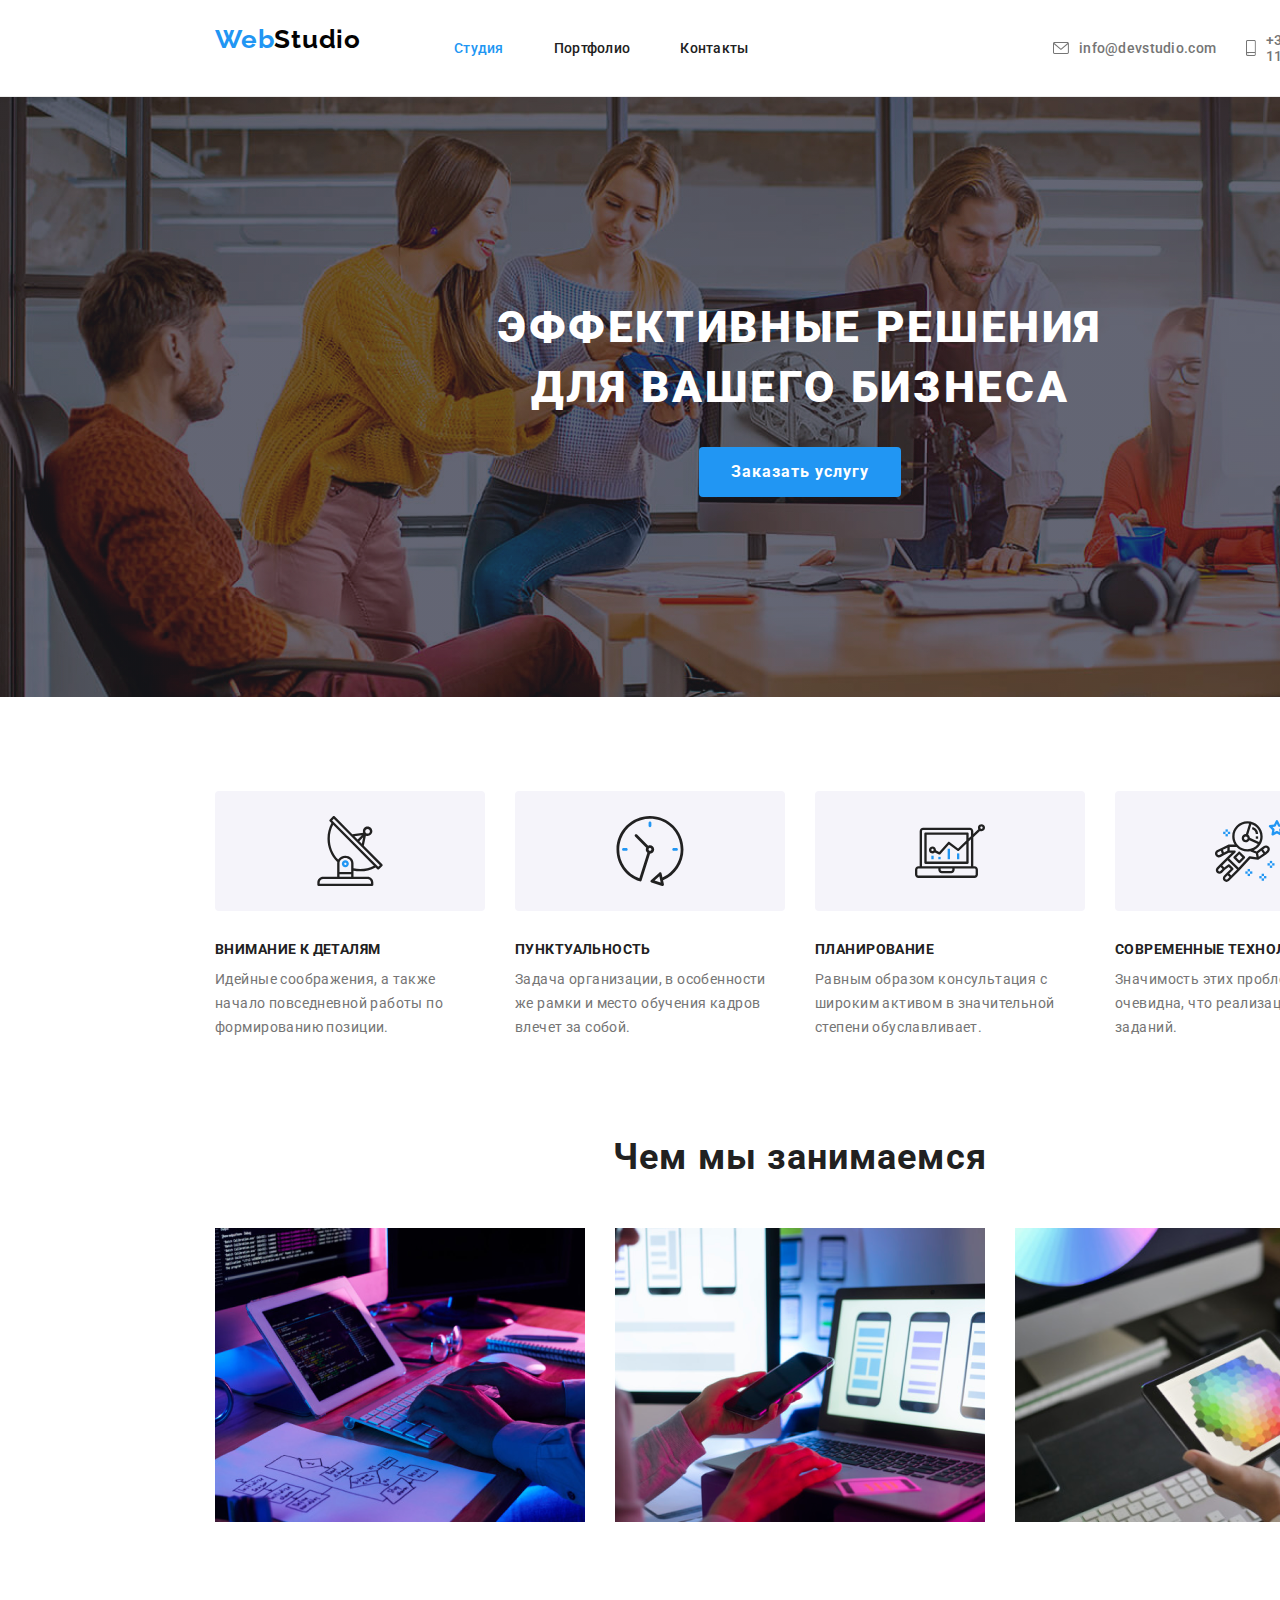
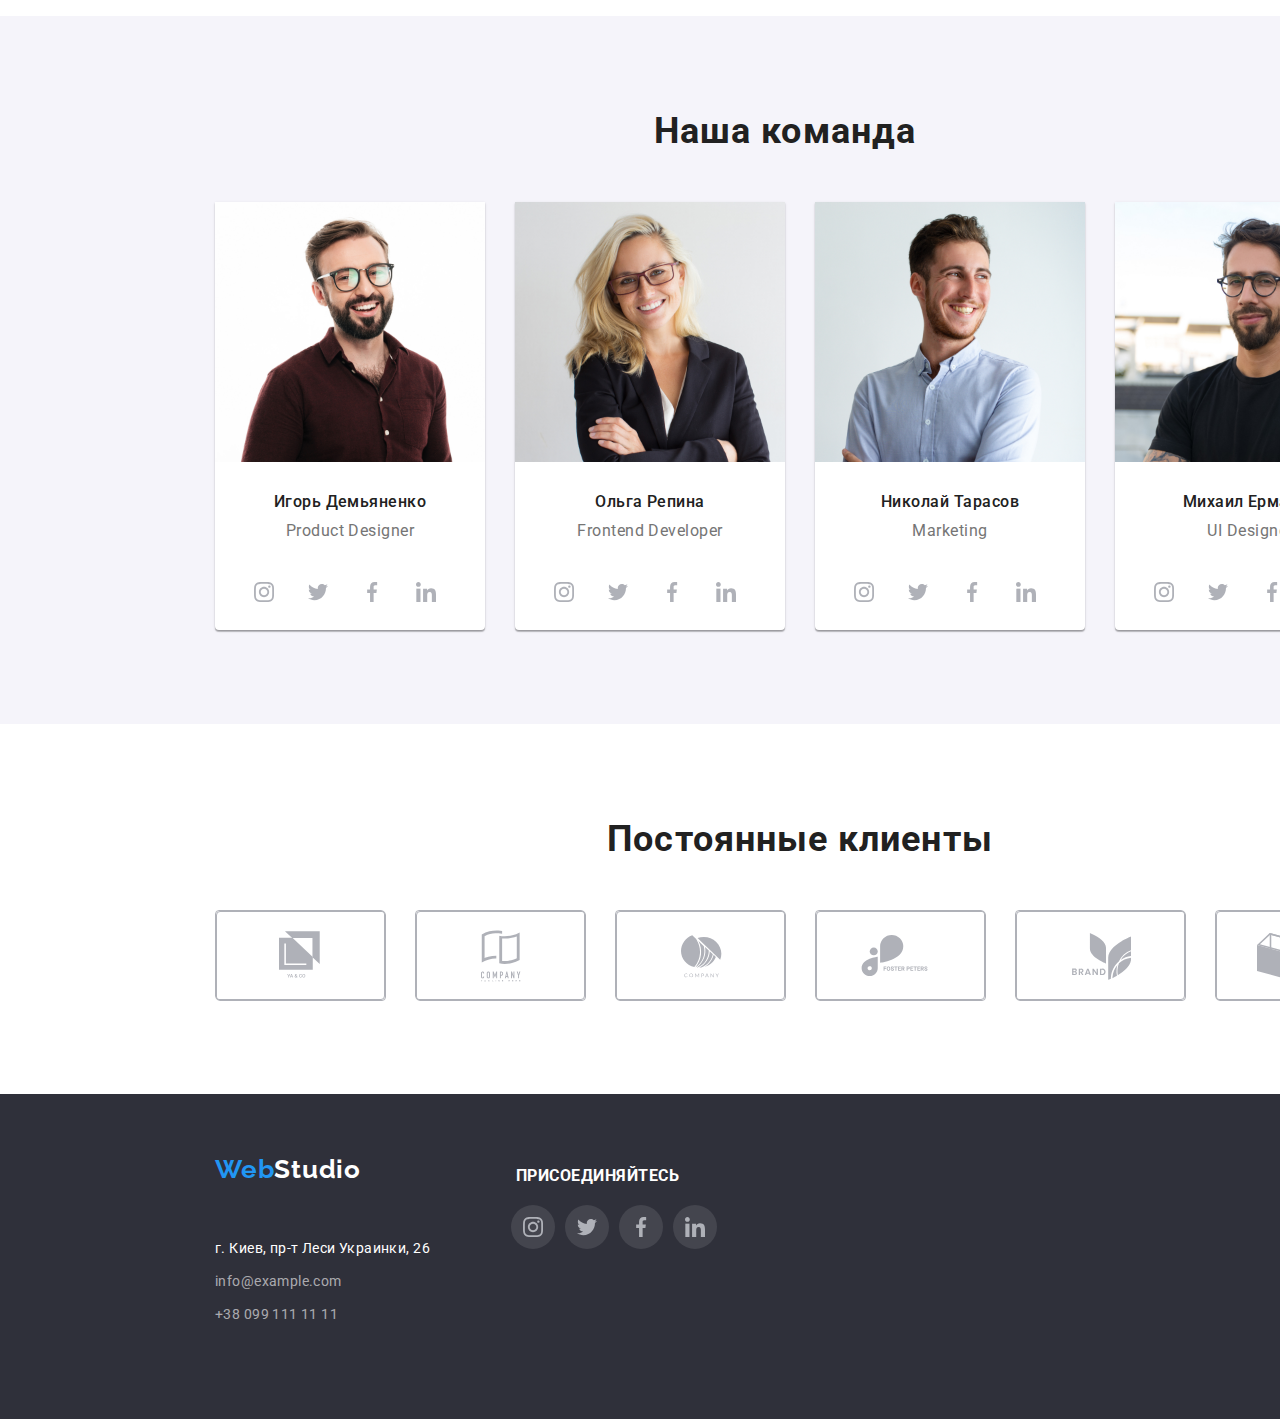
==== index.html @ 2f7cb126 "Работа с позиционированием, трансформациями, переходами, анимациями" ====
<!DOCTYPE html>
<html lang="ru">

<head>
	<meta charset="UTF-8" />
	<meta name="viewport" content="width=device-width, initial-scale=1.0" />
	<link rel="stylesheet" href="css/styles.css" />
	<link rel="preconnect" href="https://fonts.gstatic.com">
	<link href="https://fonts.googleapis.com/css2?family=Raleway:wght@700&family=Roboto:wght@400;500;700;900&display=swap"
		rel="stylesheet">
	<link rel="stylesheet" href="https://cdnjs.cloudflare.com/ajax/libs/modern-normalize/1.0.0/modern-normalize.min.css">
	<title>Web Studio</title>
</head>

<body>
	<!-- Header -->
	<header class="header">
		<div class="container">
			<a href="./index.html" class="brand__logo link">
				Web<span style="color: rgb(3, 3, 3);">Studio</span>
			</a>
			<!-- Navigation -->
			<nav class="navigation">
				<ul class="navigation__list list">
					<li class="navigation__list-item">
						<a class="navigation__list-link link" style="color: #2196f3" href="./index.html">Студия</a>
					</li>
					<li class="navigation__list-item">
						<a class="navigation__list-link link" href="./portfolio.html">Портфолио</a>
					</li>
					<li class="navigation__list-item">
						<a class="navigation__list-link link" href="#Контакты">Контакты</a>
					</li>
				</ul>
			</nav>
			<!-- Address -->
			<address class="address">
				<a href="mailto:info@devstudio.com" class="header__mail link">
					<svg class="header__mail-logo">
						<use href="./img/sprite.svg#icon-mail"></use>
					</svg>
						info@devstudio.com
				</a>
				<a href="tel:+380961111111" class="header__tel link">
					<svg class="header__tel-logo">
						<use href="./img/sprite.svg#icon-smartphone"></use>
					</svg>
						+38 096 111 11 11
				</a>
			</address>
		</div>
	</header>
	<!-- Main -->
	<main>
		<!-- Hero -->
		<section class="hero">
			<div class="container">
				<h1 class="hero__title">Эффективные решения для вашего бизнеса</h1>
				<button class="modal-btn" type="button">Заказать услугу</button>
			</div>
		</section>
		<!-- End Hero -->
		<!-- Feature -->
		<section class="feature section">
			<div class="container">
			<h2 hidden class="title">Особенности</h2>
			<ul class="feature__item list">
				<li class="feature__item-list">
					<div class="feature__icon-box">
						<svg class="icon__feature">
							<use href="./img/sprite.svg#icon-antenna" width="70" height="70"></use>
						</svg>
					</div>
					<p class="feature__item-title">Внимание к деталям</p>
					<p class="feature__item-description">Идейные соображения, а также начало повседневной работы по формированию позиции.</p>
				</li>
				<li class="feature__item-list">
					<div class="feature__icon-box">
						<svg class="icon__feature">
							<use href="./img/sprite.svg#icon-clock" width="70" height="70"></use>
						</svg>
					</div>
					<p class="feature__item-title">Пунктуальность</p>
					<p class="feature__item-description">Задача организации, в особенности же рамки и место обучения кадров влечет за собой.</p>
				</li>
				<li class="feature__item-list">
					<div class="feature__icon-box">
						<svg class="icon__feature">
							<use href="./img/sprite.svg#icon-diagram" width="70" height="70"></use>
						</svg>
					</div>
					<p class="feature__item-title">Планирование</p>
					<p class="feature__item-description">Равным образом консультация с широким активом в значительной степени обуславливает.</p>
				</li>
				<li class="feature__item-list">
					<div class="feature__icon-box">
						<svg class="icon__feature">
							<use href="./img/sprite.svg#icon-astronaut" width="70" height="70"></use>
						</svg>
					</div>
					<p class="feature__item-title">Современные технологии</p>
					<p class="feature__item-description">Значимость этих проблем настолько очевидна, что реализация плановых заданий.</p>
				</li>
			</ul>
			</div>
		</section>
		<!-- End Feature -->
		<!-- Services -->
		<section class="services section">
			<div class="container">
				<h2 class="title">Чем мы занимаемся</h2>
				<ul class="services__item list">
					<li class="services__item-list">
						<img src="./img/what-we-do/coding.png" alt="Десктопные приложения" width="370" height="294" />
						<!-- <h3 class="section-services-subtitle">Десктопные приложения</h3> -->
					</li>
					<li class="services__item-list">
						<img src="./img/what-we-do/api.png" alt="Мобильные приложения" width="370" height="294" />
						<!-- <h3 class="section-services-subtitle">Мобильные приложения</h3> -->
					</li>
					<li class="services__item-list">
						<img src="./img/what-we-do/design.png" alt="Дизайнерские решения" width="370" height="294" />
						<!-- <h3 class="section-services-subtitle">Дизайнерские решения</h3> -->
					</li>
				</ul>
			</div>
		</section>
		<!-- End Services -->
		<!-- Team -->
		<section class="team section">
			<div class="container">
				<h2 class="title">Наша команда</h2>
				<ul class="team__item list">
					<li class="team__item-list">
						<figure class="card">
							<img class="team__item-img" src="./img/team/igor-demiyanenko.jpg" alt="Игорь Демьяненко" width="270" height="260" />
							<div class="team__item-content-wrapper">
								<h3 class="subtitle">Игорь Демьяненко</h3>
								<p class="description">Product Designer</p>
							</div>
							<ul class="social-list list">
								<li class="social-list__item">
									<a class="social-list__link" href="">
										<svg class="social-list__icon">
												<use href="./img/sprite.svg#icon-instagram"></use>
										</svg>
									</a>
								</li>
								<li class="social-list__item">
									<a class="social-list__link" href="">
										<svg class="social-list__icon">
												<use href="./img/sprite.svg#icon-twitter"></use>
										</svg>
									</a>
								</li>
								<li class="social-list__item">
									<a class="social-list__link" href="">
										<svg class="social-list__icon">
												<use href="./img/sprite.svg#icon-facebook"></use>
										</svg>
									</a>
								</li>
								<li class="social-list__item">
									<a class="social-list__link" href="">
										<svg class="social-list__icon">
												<use href="./img/sprite.svg#icon-linkedin"></use>
										</svg>
									</a>
								</li>
							</ul>
						</figure>
					</li>
					<li class="team__item-list">
						<figure class="card">
							<img class="team__item-img" src="./img/team/olga-repina.jpg" alt="Ольга Репина" width="270" height="260" />
							<div class="team__item-content-wrapper">	
								<h3 class="subtitle">Ольга Репина</h3>
								<p class="description">Frontend Developer</p>
							</div>
								<ul class="social-list list">
									<li class="social-list__item">
										<a class="social-list__link" href="">
											<svg class="social-list__icon">
												<use href="./img/sprite.svg#icon-instagram"></use>
											</svg>
										</a>
									</li>
									<li class="social-list__item">
										<a class="social-list__link" href="">
											<svg class="social-list__icon">
												<use href="./img/sprite.svg#icon-twitter"></use>
											</svg>
										</a>
									</li>
									<li class="social-list__item">
										<a class="social-list__link" href="">
											<svg class="social-list__icon">
												<use href="./img/sprite.svg#icon-facebook"></use>
											</svg>
										</a>
									</li>
									<li class="social-list__item">
										<a class="social-list__link" href="">
											<svg class="social-list__icon">
												<use href="./img/sprite.svg#icon-linkedin"></use>
											</svg>
										</a>
									</li>
								</ul>
						</figure>
					</li>
					<li class="team__item-list">
						<figure class="card">
							<img class="team__item-img" src="./img/team/nicolay-tarasov.jpg" alt="Николай Тарасов" width="270" height="260" />
							<div class="team__item-content-wrapper">
								<h3 class="subtitle">Николай Тарасов</h3>
								<p class="description">Marketing</p>
							</div>
								<ul class="social-list list">
									<li class="social-list__item">
										<a class="social-list__link" href="">
											<svg class="social-list__icon">
												<use href="./img/sprite.svg#icon-instagram"></use>
											</svg>
										</a>
									</li>
									<li class="social-list__item">
										<a class="social-list__link" href="">
											<svg class="social-list__icon">
												<use href="./img/sprite.svg#icon-twitter"></use>
											</svg>
										</a>
									</li>
									<li class="social-list__item">
										<a class="social-list__link" href="">
											<svg class="social-list__icon">
												<use href="./img/sprite.svg#icon-facebook"></use>
											</svg>
										</a>
									</li>
									<li class="social-list__item">
										<a class="social-list__link" href="">
											<svg class="social-list__icon">
												<use href="./img/sprite.svg#icon-linkedin"></use>
											</svg>
										</a>
									</li>
								</ul>
						</figure>
					</li>
					<li class="team__item-list">
						<figure class="card">
							<img class="team__item-img" src="./img/team/michail-yermakov.jpg" alt="Михаил Ермаков" width="270" height="260" />
							<div class="team__item-content-wrapper">
								<h3 class="subtitle">Михаил Ермаков</h3>
								<p class="description">UI Designer</p>
							</div>
							<ul class="social-list list">
								<li class="social-list__item">
									<a class="social-list__link" href="">
										<svg class="social-list__icon">
											<use href="./img/sprite.svg#icon-instagram"></use>
										</svg>
									</a>
								</li>
								<li class="social-list__item">
									<a class="social-list__link" href="">
										<svg class="social-list__icon">
											<use href="./img/sprite.svg#icon-twitter"></use>
										</svg>
									</a>
								</li>
								<li class="social-list__item">
									<a class="social-list__link" href="">
										<svg class="social-list__icon">
											<use href="./img/sprite.svg#icon-facebook"></use>
										</svg>
									</a>
								</li>
								<li class="social-list__item">
									<a class="social-list__link" href="">
										<svg class="social-list__icon">
											<use href="./img/sprite.svg#icon-linkedin"></use>
										</svg>
									</a>
								</li>
							</ul>
						</figure>
					</li>
				</ul>
			</div>
		</section>
		<!-- End Team -->
		<!-- Clients -->
		<section class="clients section">
			<div class="clients container">
				<h2 class="title">Постоянные клиенты</h2>
				<ul class="clients__list list">
					<li class="clients__item">
						<a class="clients__item-link link" href="">
							<svg class="clients__icon-1">
								<use href="./img/sprite.svg#icon-client-1"></use>
							</svg>
						</a>
					</li>
					<li class="clients__item">
						<a class="clients__item-link link" href="#">
							<svg class="clients__icon-2">
								<use href="./img/sprite.svg#icon-client-2"></use>
							</svg>
						</a>
					</li>
					<li class="clients__item">
						<a class="clients__item-link link" href="#">
							<svg class="clients__icon-3">
								<use href="./img/sprite.svg#icon-client-3"></use>
							</svg>
						</a>
					</li>
					<li class="clients__item">
						<a class="clients__item-link link" href="#">
							<svg class="clients__icon-4">
								<use href="./img/sprite.svg#icon-client-4"></use>
							</svg>
						</a>
					</li>
					<li class="clients__item">
						<a class="clients__item-link link" href="#">
							<svg class="clients__icon-5">
								<use href="./img/sprite.svg#icon-client-5"></use>
							</svg>
						</a>
					</li>
					<li class="clients__item">
						<a class="clients__item-link link" href="#">
							<svg class="clients__icon-6">
								<use href="./img/sprite.svg#icon-client-6"></use>
							</svg>
						</a>
					</li>
				</ul>
			</div>
		</section>
		<!-- End Clients -->
	</main>
	<!-- Footer -->
	<footer class="footer">
		<div class="container">
			<div class="row-left">
				<a href="./index.html" class="brand__logo link">
				Web<span style="color: rgb(255, 255, 255);">Studio</span>
				</a>
				<address class="address">
					<ul class="contact-list list">
						<li class="contact-list__item list">
							<p class="contact-list__description">г. Киев, пр-т Леси Украинки, 26</p>
						</li>
						<li class="contact-list__item list">
							<a class="footer-mail__link link" href="mailto:info@example.com">info@example.com</a>
						</li>
						<li class="contact-list__item list">
							<a class="footer-tel__link link" href="tel:+380991111111">+38 099 111 11 11</a>
						</li>
					</ul>
				</address>
			</div>
			<div class="row-right">
				<p class="description">присоединяйтесь</p>
				<ul class="social-list list">
					<li class="social-list__item">
						<a class="social-list__link" href="https://www.instagram.com/">
							<svg class="social-list__icon">
								<use href="./img/sprite.svg#icon-instagram"></use>
							</svg>
						</a>
					</li>
					<li class="social-list__item">
						<a class="social-list__link" href="https://twitter.com/">
							<svg class="social-list__icon">
								<use href="./img/sprite.svg#icon-twitter"></use>
							</svg>
						</a>
					</li>
					<li class="social-list__item">
						<a class="social-list__link" href="https://www.facebook.com/">
							<svg class="social-list__icon">
								<use href="./img/sprite.svg#icon-facebook"></use>
							</svg>
						</a>
					</li>
					<li class="social-list__item">
						<a class="social-list__link" href="https://www.linkedin.com/">
							<svg class="social-list__icon">
								<use href="./img/sprite.svg#icon-linkedin"></use>
							</svg>
						</a>
					</li>
				</ul>
			</div>
		</div>
	</footer>
	<!-- End Footer -->
	<!-- SCRIPT -->
	<script src="./js/modal.js"></script>
</body>
</html>
---- css/styles.css ----
:root {
  --main-font: 'Roboto', sans-serif;
  --secondary-font: 'Raleway', sans-serif;
  --accent-color: #2196f3;
  --secondary-color: #ffffff
  --accent-background: #2196f3;
}

body {
  font-family: var(--main-font);
}

.list {
  list-style: none;
}

.link {
  text-decoration: none;
  outline: none;
}

h1,
h2,
h3,
h4,
h5,
h6 {
  margin: 0;
}

ul,
ol {
  margin: 0;
  padding: 0;
}

p {
  margin: 0;
}

img {
  display: block;
}

.address {
  font-style: normal;
}

.section {
  min-width: 1600px;
  margin: 94px 0 0 0;
}

.container {
  width: 1200px;
  padding: 0 15px;
  margin: 0 auto 0 auto;
}

.social-list__icon {
  width: 20px;
  height: 20px;
}
/* =============== COMPONENTS ===============*/

.brand__logo,
.navigation__list-link:hover,
.navigation__list-link:focus,
.header__mail:hover,
.header__mail:focus,
.header__tel:hover,
.header__tel:focus {
  color: var(--accent-color);
}

.modal-btn,
.filters__modal-btn:hover,
.filters__modal-btn:focus {
  background: var(--accent-color);
}

.title {
  font-family: var(--main-font);
  font-weight: 700;
  font-size: 36px;
  line-height: 1.167;
  text-align: center;
  letter-spacing: 0.03em;
  color: #212121;
}

.subtitle {
  font-family: var(--main-font);
  font-weight: 500;
  font-size: 16px;
  line-height: 1.187;
  text-align: center;
  letter-spacing: 0.03em;
  color: #212121;
}

.description {
  font-family: var(--main-font);
  font-weight: 400;
  font-size: 16px;
  line-height: 1.187;
  text-align: center;
  letter-spacing: 0.03em;
  color: #757575;
}

/* =============== END COMPONENTS ===============*/

/* =============== INDEX =============== */
/* =============== HEADER ===============*/
header {
  width: 1600px;
  min-height: 80px;
  border-bottom: 1px solid #ececec;
}

.header .container {
  display: flex;
}

.brand__logo {
  font-family: var(--secondary-font);
  font-weight: 700;
  font-size: 26px;
  line-height: 1.192;
  letter-spacing: 0.03em;
  margin: 24px 93px 26px 0;
}

.navigation {
  display: flex;
  align-items: center;
  min-width: 294px;
  padding: 32px 0 32px 0;
  margin: 0 305px 0 0;
}

.navigation__list {
  display: flex;
}

.navigation__list-item:not(:last-child) {
  margin-right: 50px;
}
.navigation__list-link,
.header__mail,
.header__tel {
  font-family: var(--main-font);
  font-weight: 500;
  font-size: 14px;
  line-height: 1.143;
  letter-spacing: 0.02em;
}

.navigation__list-link {
  color: #212121;
}

/*header address*/
.address {
  display: flex;
  align-items: center;
  margin: 32px 0 32px 0;
}

/*header mail*/
.header__mail {
  display: inline-flex;
  align-items: center;
  margin-right: 30px;
}

/*header mail logo*/
.header__mail-logo {
  width: 16px;
  height: 12px;
  color: currentColor;
  margin-right: 10px;
}

/*header tel*/
.header__tel {
  display: inline-flex;
  align-items: center;
}

/*header tel logo*/
.header__tel-logo {
  width: 10px;
  height: 16px;
  color: currentColor;
  margin-right: 10px;
}

/*hover&focus color*/
.header__mail:hover .header__mail-logo,
.header__tel:hover .header__tel-logo,
.header__mail:focus .header__mail-logo,
.header__tel:focus .header__tel-logo {
  fill: var(--accent-color);
}

/*current color*/
.header__mail,
.header__tel {
  color: #757575;
}

/*current color*/
.header__mail-logo,
.header__tel-logo {
  fill: #757575;;
}

/* ========== END HEADER ========== */

/* =============== HERO ===============*/
.hero {
  background: #2f303a;
  background-image: linear-gradient(
      rgba(47, 48, 58, 0.4),
      rgba(47, 48, 58, 0.4)
    ),
    url('../img/hero/bg-hero.jpg');
  background-repeat: no-repeat;
  background-size: cover;
  min-width: 1600px;
}

.hero .container {
  display: flex;
  flex-direction: column;
  align-items: center;
  padding-top: 200px;
  padding-bottom: 200px;
  padding-right: 252px;
  padding-left: 252px;
}

.hero__title {
  font-family: var(--main-font);
  font-weight: 900;
  font-size: 44px;
  line-height: 1.364;
  text-align: center;
  letter-spacing: 0.06em;
  text-transform: uppercase;
  color: #ffffff;
  width: 696px;
  margin-bottom: 30px;
}

.modal-btn {
  font-family: var(--main-font);
  font-weight: 700;
  font-size: 16px;
  line-height: 1.875;
  display: flex;
  align-items: center;
  text-align: center;
  letter-spacing: 0.06em;
  color: #ffffff;
  border-radius: 4px;
  border: none;
  cursor: pointer;
  padding: 10px 32px;
}

.modal-btn:hover,
.modal-btn:focus {
  background: #188ce8;
}
/* =============== END HERO ===============*/

/* =============== FEATURE ===============*/
.feature .container {
  display: flex;
  min-height: 251px;
}

.feature__item {
  display: flex;
}

.feature__item-list {
  display: block;
  justify-content: center;
  max-width: 270px;
  min-height: 251px;
}

.feature__icon-box {
  display: flex;
    align-items: center;
    justify-content: center;
    height: 120px;
    border: none;
    border-radius: 4px;
    background-color: #f5f4fa;
}
.icon__feature {
  display: block;
  width: 70px;
  height: 70px;
  margin: 25px 100px;
}

.feature__item-list:not(:last-child) {
  margin-right: 30px;
}

.feature__item-title {
  font-family: var(--main-font);
  font-weight: 700;
  font-size: 14px;
  line-height: 1.143;
  letter-spacing: 0.03em;
  text-transform: uppercase;
  color: #212121;
  margin-bottom: 10px;
  margin-top: 30px;
}

.feature__item-description {
  font-family: var(--main-font);
  font-weight: 400;
  font-size: 14px;
  line-height: 1.715;
  letter-spacing: 0.03em;
  color: #757575;
  width: 270px;
}

/* =============== END FEATURE =============== */

/* =============== SERVICES =============== */
.services .title {
  margin-bottom: 50px;
}

.services__item {
  display: flex;
  align-items: center;
}

.services__item-list:not(:last-child) {
  margin-right: 30px;
}

/* =============== END SERVICES =============== */

/* =============== TEAM =============== */
.team {
  background: #f5f4fa;
  min-height: 708px;
  padding: 94px 200px 0 200px;
}

.team .container {
  max-width: 1170px;
  margin:  auto 0 auto;
}

.team .title {
  margin-bottom: 50px;
}

.team__item {
  display: flex;
  justify-content: space-between;
}

.team__item .subtitle {
  min-width: 152px;
  margin-bottom: 10px;
}

.team__item-list:not(:last-child) {
  margin-right: 30px;
}

.card {
  width: 270px;
  height: 428px;
  background-color: #FFFFFF;
  box-shadow: 0px 1px 3px rgba(0, 0, 0, 0.12), 
              0px 1px 1px rgba(0, 0, 0, 0.14), 
              0px 2px 1px rgba(0, 0, 0, 0.2);
  border-radius: 0px 0px 4px 4px;
  margin: 0px;
}

.team__item-content-wrapper {
  text-align: center;
  padding-top: 30px;
  padding-bottom: 30px;
}

.social-list {
  display: flex;
  justify-content: center;
  align-items: center;
  width: 206px;
  height: 44px;
  border-radius: 50%;
  /*background-color: #ffffff;*/ 
  margin: 0 auto 0 auto;
}

.social-list__item {
  display: flex;
  align-items: center;
  justify-content: center;
  width: 44px;
  height: 44px;
}

.social-list__link {
  display: flex;
  align-items: center;
  justify-content: center;
  width: 44px;
  height: 44px;
  color: #afb1b8;
}

.social-list__icon {
    width: 20px;
    height: 20px;
    fill: currentColor;
}

.social-list__link:hover,
.social-list__link:focus {
  background-color: var(--accent-color);
  border-radius: 50%;
}

.social-list__link:hover .social-list__icon,
.social-list__link:focus .social-list__icon {
  fill: #ffffff;
}


/* =============== END TEAM =============== */
/* =============== CLIENTS =============== */
.clients .container {
  margin-bottom: 94px;
}
.clients .title {
  margin-bottom: 50px;
}
.clients__list {
display: flex;
justify-content: center;
}

.clients__item {
  width: 170px;
  height: 90px;
  border: 1px solid #AFB1B8;
  box-sizing: border-box;
  border-radius: 4px;
}

.clients__item:not(:last-child) {
  margin-right: 30px;
}

.clients__item-link {
  display: flex;
  align-items: center;
  justify-content: center;
  width: 170px;
  height: 90px;
  color: #afb1b8;
  border: 1px solid;
  border-radius: 4px;
}

.clients__item-link:hover,
.clients__item-link:focus {
  color: var(--accent-color);
}

.clients__icon-1 {
  width: 45px; 
  height: 50px;
  fill: currentColor;
}

.clients__icon-2 {
  width: 40px; 
  height: 52px;
  fill: currentColor;
}
.clients__icon-3 {
  width: 41px; 
  height: 43px;
  fill: currentColor;
}

.clients__icon-4 {
  width: 80px; 
  height: 42px;
  fill: currentColor;
}

.clients__icon-5 {
  width: 59px; 
  height: 47px;
  fill: currentColor;
}

.clients__icon-6 {
  width: 89px; 
  height: 46px;
  fill: currentColor;
}

/* =============== END CLIENTS =============== */
/* =============== FOOTER =============== */
.footer {
  background: #2f303a;
  min-width: 1600px;
}

.footer .container {
  display: flex;
  justify-content: flex-start;
}

.row-left {
  margin-right: 70px;
  padding: 60px 0px;
}

.footer .brand__logo {
  margin: 0;
}

.footer .contact-list {
  display: flex;
  flex-direction: column;
  width: 231px;
  margin-top: 20px;
}

.footer .contact-list__item:not(:first-child) {
  margin-top: 9px;
}

.contact-list__description,
.footer-mail__link,
.footer-tel__link {
  font-family: var(--main-font);
  font-weight: 400;
  font-size: 14px;
  line-height: 1.714;
  letter-spacing: 0.03em;
  color: #ffffff;
  margin-left: auto;
  margin-right: 0px;
}

.footer-mail__link,
.footer-tel__link {
  color: rgba(255, 255, 255, 0.6);
}

.row-right {
  width: 206px;
  height: 80px;
  margin-top: 72px;
}

.row-right .description {
  font-weight: bold;
  text-align: left;
  text-transform: uppercase;
  margin-bottom: 20px;
  color: #ffffff;
}

.social-list__item {
  display: flex;
  align-items: center;
  justify-content: center;
  width: 44px;
  height: 44px;
  margin-right: 10px;
}

.social-list__link {
  display: flex;
  align-items: center;
  justify-content: center;
  width: 44px;
  height: 44px;
  border-radius: 50%;
  color: #afb1b8;
  background: rgba(255, 255, 255, 0.1);
}

.social-list__icon {
    width: 20px;
    height: 20px;
    fill: currentColor;
}

.social-list__link:hover,
.social-list__link:focus {
  background-color: var(--accent-color);
}
/* =============== END FOOTER =============== */

/* =============== END INDEX =============== */

/* =============== PORTFOLIO =============== */

/* =============== FILTERS =============== */

.filters .container {
  display: flex;
  justify-content: center;
}

.filters__title-item {
  display: flex;
  justify-content: center;
  margin-bottom: 20px;
}

.filters__modal-btn {
  font-family: var(--main-font);
  font-weight: 500;
  font-size: 16px;
  line-height: 2;
  text-align: center;
  letter-spacing: 0.03em;
  color: #212121;
  background: #f5f4fa;
  border-radius: 4px;
  border: none;
  cursor: pointer;
  padding-top: 6px;
  padding-bottom: 6px;
  padding-right: 22px;
  padding-left: 22px;
  margin-right: 8px;
  margin-bottom: 50px;
}
.filters__modal-btn:hover,
.filters__modal-btn:focus {
  color: #ffffff;
  background-color: #2196f3;
  box-shadow: 0px 3px 1px rgba(0, 0, 0, 0.1), 0px 1px 2px rgba(0, 0, 0, 0.08),
    0px 2px 2px rgba(0, 0, 0, 0.12);
}

/* =============== END FILTERS =============== */

/* =============== PROJECTS =============== */
.projects__item {
  display: flex;
  flex-wrap: wrap;
}

.projects__item-list__link {
  cursor: pointer;
}

.projects__item-list:nth-child(3n) {
  margin-right: 0;
}

.projects__item-list {
  width: 370px;
  margin-bottom: 30px;
  margin-right: 30px;
  border: 1px solid #eeeeee;
}

.projects__item-list:hover {
  box-shadow: 0px 1px 1px rgba(0, 0, 0, 0.12), 0px 4px 4px rgba(0, 0, 0, 0.06), 1px 4px 6px rgba(0, 0, 0, 0.16);
}
  .projects__item-content-wrapper {
  padding: 20px 24px;
  width: 370px;
}

.projects__item .subtitle {
  font-weight: 700;
  font-size: 18px;
  line-height: 2;
  letter-spacing: 0.06em;
  text-align: left;
  margin-bottom: 4px;
}

.projects__item .description {
  font-weight: 400;
  font-size: 16px;
  line-height: 1.875;
  letter-spacing: 0.03em;
  text-align: left;
}

/* =============== END PROJECTS =============== */

/* =============== END PORTFOLIO =============== */
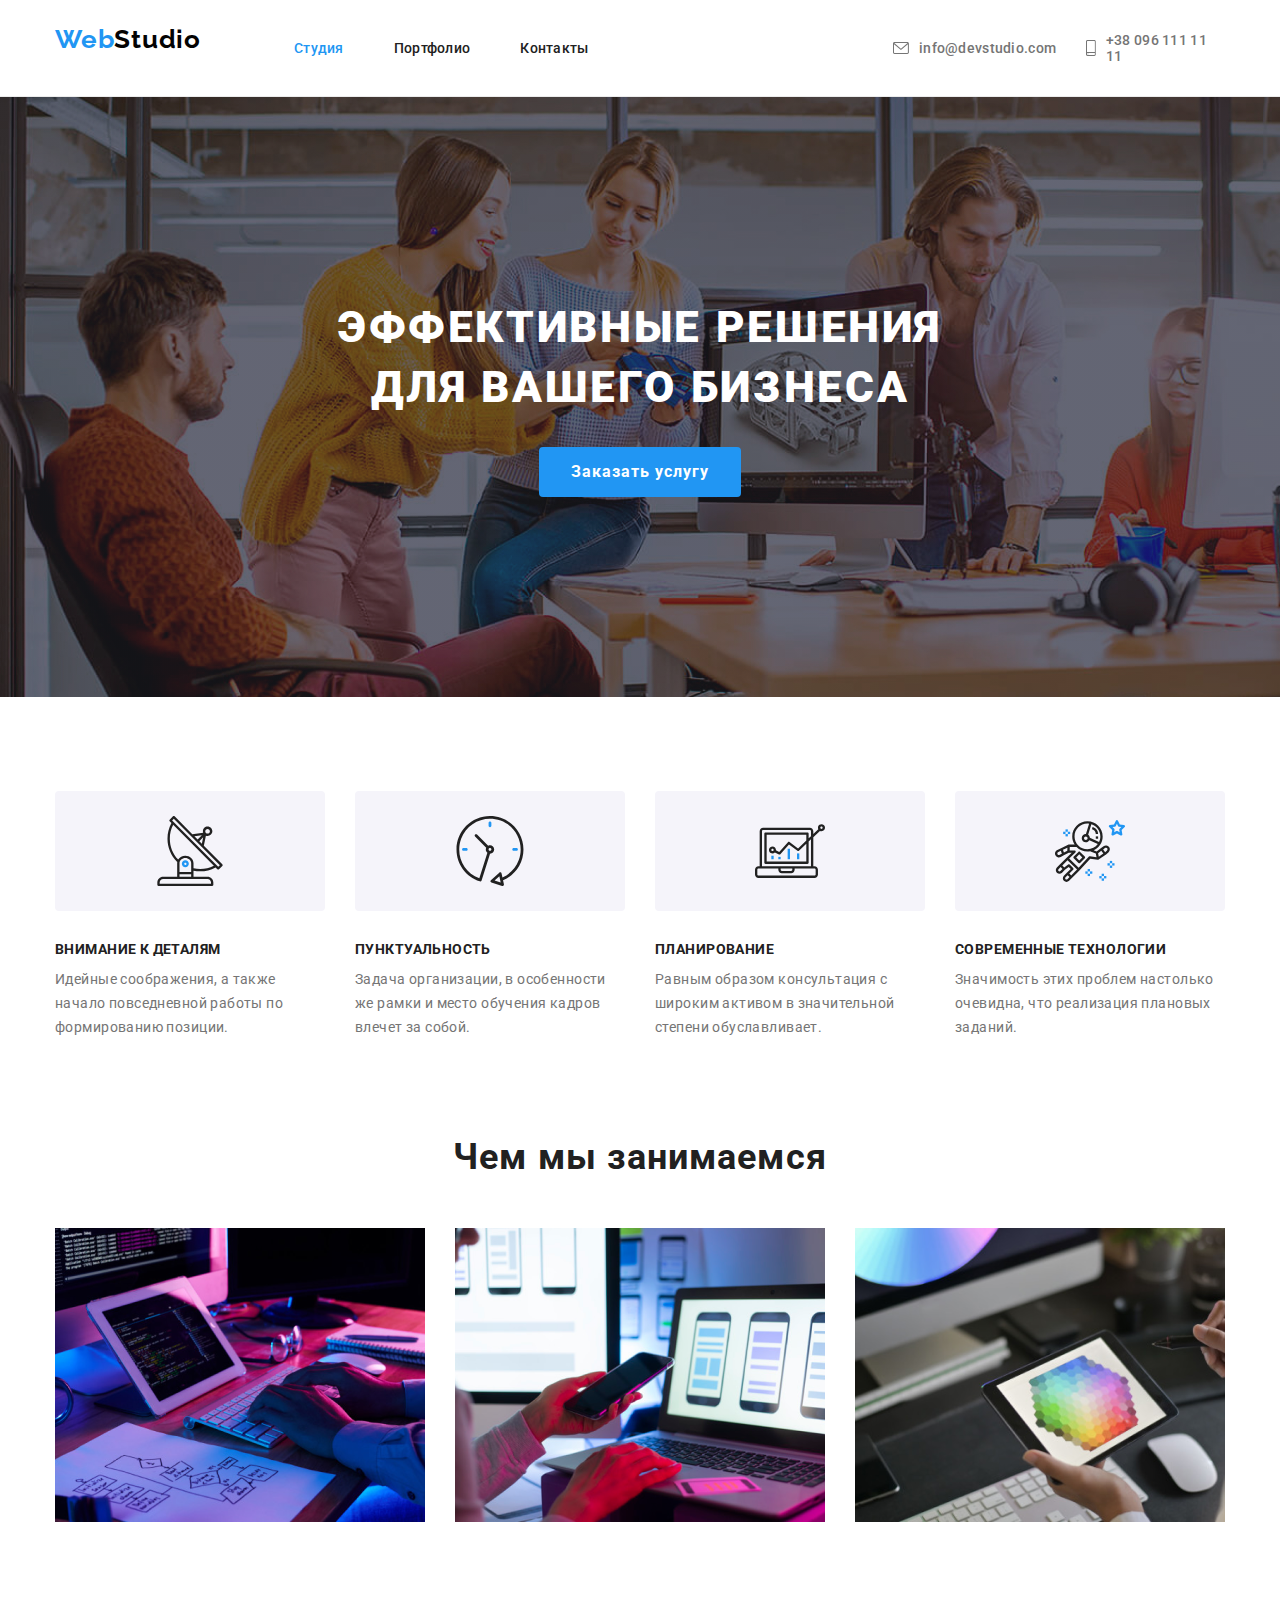
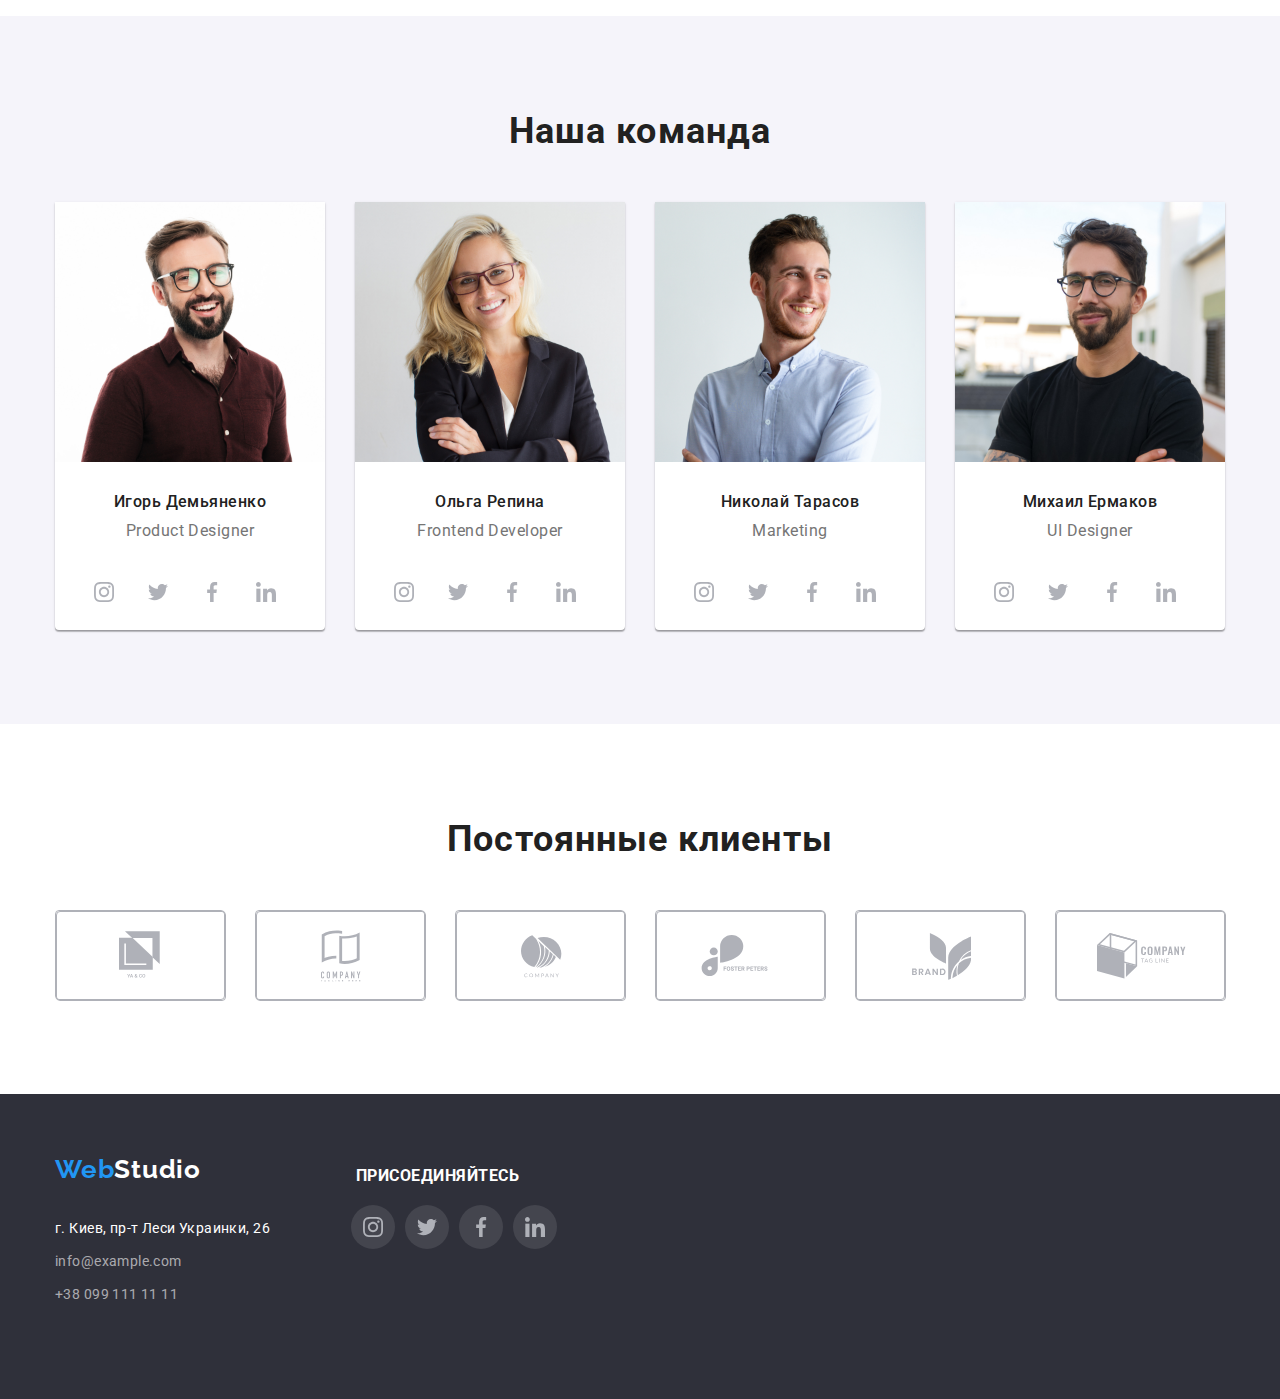
==== commit 3bfc8ed4: "добавил свг клоуз в спрайт" ====
--- a/index.html
+++ b/index.html
@@ -56,7 +56,7 @@
 		<section class="hero">
 			<div class="container">
 				<h1 class="hero__title">Эффективные решения для вашего бизнеса</h1>
-				<button class="modal-btn" type="button">Заказать услугу</button>
+				<button class="modal-btn" type="button" data-modal-open>Заказать услугу</button>
 			</div>
 		</section>
 		<!-- End Hero -->
@@ -140,28 +140,32 @@
 							</div>
 							<ul class="social-list list">
 								<li class="social-list__item">
-									<a class="social-list__link" href="">
+									<a class="social-list__link" 
+										href="https://www.instagram.com/">
 										<svg class="social-list__icon">
 												<use href="./img/sprite.svg#icon-instagram"></use>
 										</svg>
 									</a>
 								</li>
 								<li class="social-list__item">
-									<a class="social-list__link" href="">
+									<a class="social-list__link" 
+										href="https://twitter.com/">
 										<svg class="social-list__icon">
 												<use href="./img/sprite.svg#icon-twitter"></use>
 										</svg>
 									</a>
 								</li>
 								<li class="social-list__item">
-									<a class="social-list__link" href="">
+									<a class="social-list__link" 
+										href="https://www.facebook.com/">
 										<svg class="social-list__icon">
 												<use href="./img/sprite.svg#icon-facebook"></use>
 										</svg>
 									</a>
 								</li>
 								<li class="social-list__item">
-									<a class="social-list__link" href="">
+									<a class="social-list__link" 
+										href="https://www.linkedin.com/">
 										<svg class="social-list__icon">
 												<use href="./img/sprite.svg#icon-linkedin"></use>
 										</svg>
@@ -177,36 +181,40 @@
 								<h3 class="subtitle">Ольга Репина</h3>
 								<p class="description">Frontend Developer</p>
 							</div>
-								<ul class="social-list list">
-									<li class="social-list__item">
-										<a class="social-list__link" href="">
-											<svg class="social-list__icon">
+							<ul class="social-list list">
+								<li class="social-list__item">
+									<a class="social-list__link" 
+										href="https://www.instagram.com/">
+										<svg class="social-list__icon">
 												<use href="./img/sprite.svg#icon-instagram"></use>
-											</svg>
-										</a>
-									</li>
-									<li class="social-list__item">
-										<a class="social-list__link" href="">
-											<svg class="social-list__icon">
+										</svg>
+									</a>
+								</li>
+								<li class="social-list__item">
+									<a class="social-list__link" 
+										href="https://twitter.com/">
+										<svg class="social-list__icon">
 												<use href="./img/sprite.svg#icon-twitter"></use>
-											</svg>
-										</a>
-									</li>
-									<li class="social-list__item">
-										<a class="social-list__link" href="">
-											<svg class="social-list__icon">
+										</svg>
+									</a>
+								</li>
+								<li class="social-list__item">
+									<a class="social-list__link" 
+										href="https://www.facebook.com/">
+										<svg class="social-list__icon">
 												<use href="./img/sprite.svg#icon-facebook"></use>
-											</svg>
-										</a>
-									</li>
-									<li class="social-list__item">
-										<a class="social-list__link" href="">
-											<svg class="social-list__icon">
+										</svg>
+									</a>
+								</li>
+								<li class="social-list__item">
+									<a class="social-list__link" 
+										href="https://www.linkedin.com/">
+										<svg class="social-list__icon">
 												<use href="./img/sprite.svg#icon-linkedin"></use>
-											</svg>
-										</a>
-									</li>
-								</ul>
+										</svg>
+									</a>
+								</li>
+							</ul>
 						</figure>
 					</li>
 					<li class="team__item-list">
@@ -216,36 +224,40 @@
 								<h3 class="subtitle">Николай Тарасов</h3>
 								<p class="description">Marketing</p>
 							</div>
-								<ul class="social-list list">
-									<li class="social-list__item">
-										<a class="social-list__link" href="">
-											<svg class="social-list__icon">
+							<ul class="social-list list">
+								<li class="social-list__item">
+									<a class="social-list__link" 
+										href="https://www.instagram.com/">
+										<svg class="social-list__icon">
 												<use href="./img/sprite.svg#icon-instagram"></use>
-											</svg>
-										</a>
-									</li>
-									<li class="social-list__item">
-										<a class="social-list__link" href="">
-											<svg class="social-list__icon">
+										</svg>
+									</a>
+								</li>
+								<li class="social-list__item">
+									<a class="social-list__link" 
+										href="https://twitter.com/">
+										<svg class="social-list__icon">
 												<use href="./img/sprite.svg#icon-twitter"></use>
-											</svg>
-										</a>
-									</li>
-									<li class="social-list__item">
-										<a class="social-list__link" href="">
-											<svg class="social-list__icon">
+										</svg>
+									</a>
+								</li>
+								<li class="social-list__item">
+									<a class="social-list__link" 
+										href="https://www.facebook.com/">
+										<svg class="social-list__icon">
 												<use href="./img/sprite.svg#icon-facebook"></use>
-											</svg>
-										</a>
-									</li>
-									<li class="social-list__item">
-										<a class="social-list__link" href="">
-											<svg class="social-list__icon">
+										</svg>
+									</a>
+								</li>
+								<li class="social-list__item">
+									<a class="social-list__link" 
+										href="https://www.linkedin.com/">
+										<svg class="social-list__icon">
 												<use href="./img/sprite.svg#icon-linkedin"></use>
-											</svg>
-										</a>
-									</li>
-								</ul>
+										</svg>
+									</a>
+								</li>
+							</ul>
 						</figure>
 					</li>
 					<li class="team__item-list">
@@ -257,30 +269,34 @@
 							</div>
 							<ul class="social-list list">
 								<li class="social-list__item">
-									<a class="social-list__link" href="">
-										<svg class="social-list__icon">
-											<use href="./img/sprite.svg#icon-instagram"></use>
-										</svg>
-									</a>
-								</li>
-								<li class="social-list__item">
-									<a class="social-list__link" href="">
-										<svg class="social-list__icon">
-											<use href="./img/sprite.svg#icon-twitter"></use>
-										</svg>
-									</a>
-								</li>
-								<li class="social-list__item">
-									<a class="social-list__link" href="">
-										<svg class="social-list__icon">
-											<use href="./img/sprite.svg#icon-facebook"></use>
-										</svg>
-									</a>
-								</li>
-								<li class="social-list__item">
-									<a class="social-list__link" href="">
-										<svg class="social-list__icon">
-											<use href="./img/sprite.svg#icon-linkedin"></use>
+									<a class="social-list__link" 
+										href="https://www.instagram.com/">
+										<svg class="social-list__icon">
+												<use href="./img/sprite.svg#icon-instagram"></use>
+										</svg>
+									</a>
+								</li>
+								<li class="social-list__item">
+									<a class="social-list__link" 
+										href="https://twitter.com/">
+										<svg class="social-list__icon">
+												<use href="./img/sprite.svg#icon-twitter"></use>
+										</svg>
+									</a>
+								</li>
+								<li class="social-list__item">
+									<a class="social-list__link" 
+										href="https://www.facebook.com/">
+										<svg class="social-list__icon">
+												<use href="./img/sprite.svg#icon-facebook"></use>
+										</svg>
+									</a>
+								</li>
+								<li class="social-list__item">
+									<a class="social-list__link" 
+										href="https://www.linkedin.com/">
+										<svg class="social-list__icon">
+												<use href="./img/sprite.svg#icon-linkedin"></use>
 										</svg>
 									</a>
 								</li>
@@ -353,13 +369,22 @@
 				<address class="address">
 					<ul class="contact-list list">
 						<li class="contact-list__item list">
-							<p class="contact-list__description">г. Киев, пр-т Леси Украинки, 26</p>
+							<a class="contact-list__link link" 
+								href="https://goo.gl/maps/s2WDWaXJrdPoxV5K" target="_blank">
+								г. Киев, пр-т Леси Украинки, 26
+							</a>
 						</li>
 						<li class="contact-list__item list">
-							<a class="footer-mail__link link" href="mailto:info@example.com">info@example.com</a>
+							<a class="footer-mail__link link" 
+								href="mailto:info@example.com">
+								info@example.com
+							</a>
 						</li>
 						<li class="contact-list__item list">
-							<a class="footer-tel__link link" href="tel:+380991111111">+38 099 111 11 11</a>
+							<a class="footer-tel__link link" 
+								href="tel:+380991111111">
+								+38 099 111 11 11
+							</a>
 						</li>
 					</ul>
 				</address>
@@ -368,28 +393,32 @@
 				<p class="description">присоединяйтесь</p>
 				<ul class="social-list list">
 					<li class="social-list__item">
-						<a class="social-list__link" href="https://www.instagram.com/">
+						<a class="social-list__link" 
+							href="https://www.instagram.com/">
 							<svg class="social-list__icon">
 								<use href="./img/sprite.svg#icon-instagram"></use>
 							</svg>
 						</a>
 					</li>
 					<li class="social-list__item">
-						<a class="social-list__link" href="https://twitter.com/">
+						<a class="social-list__link" 
+							href="https://twitter.com/">
 							<svg class="social-list__icon">
 								<use href="./img/sprite.svg#icon-twitter"></use>
 							</svg>
 						</a>
 					</li>
 					<li class="social-list__item">
-						<a class="social-list__link" href="https://www.facebook.com/">
+						<a class="social-list__link" 
+							href="https://www.facebook.com/">
 							<svg class="social-list__icon">
 								<use href="./img/sprite.svg#icon-facebook"></use>
 							</svg>
 						</a>
 					</li>
 					<li class="social-list__item">
-						<a class="social-list__link" href="https://www.linkedin.com/">
+						<a class="social-list__link" 
+							href="https://www.linkedin.com/">
 							<svg class="social-list__icon">
 								<use href="./img/sprite.svg#icon-linkedin"></use>
 							</svg>
@@ -400,6 +429,17 @@
 		</div>
 	</footer>
 	<!-- End Footer -->
+	<!-- Backdrop -->
+	<div class="backdrop is-hidden" data-modal>
+		<div class="modal">
+			<button type="button" class="close-btn" data-modal-close>
+				<svg class="close-btn__icon">
+					<use href="./img/sprite.svg#icon-close"></use>
+				</svg>
+			</button>
+		</div>
+	</div>
+	<!-- End Backdrop -->
 	<!-- SCRIPT -->
 	<script src="./js/modal.js"></script>
 </body>
--- a/css/styles.css
+++ b/css/styles.css
@@ -47,14 +47,25 @@
 }
 
 .section {
-  min-width: 1600px;
   margin: 94px 0 0 0;
+  overflow: hidden;
 }
 
 .container {
   width: 1200px;
   padding: 0 15px;
-  margin: 0 auto 0 auto;
+  margin: 0 auto;
+}
+
+.visually-hidden {
+  position: absolute !important;
+  clip: rect(1px 1px 1px 1px); /* IE6, IE7 */
+  clip: rect(1px, 1px, 1px, 1px);
+  padding: 0 !important;
+  border: 0 !important;
+  height: 1px !important;
+  width: 1px !important;
+  overflow: hidden;
 }
 
 .social-list__icon {
@@ -114,9 +125,10 @@
 /* =============== INDEX =============== */
 /* =============== HEADER ===============*/
 header {
-  width: 1600px;
+  /*min-width: 1600px;*/
   min-height: 80px;
   border-bottom: 1px solid #ececec;
+  overflow: hidden;
 }
 
 .header .container {
@@ -229,7 +241,7 @@
     url('../img/hero/bg-hero.jpg');
   background-repeat: no-repeat;
   background-size: cover;
-  min-width: 1600px;
+  overflow: hidden;
 }
 
 .hero .container {
@@ -358,12 +370,8 @@
 .team {
   background: #f5f4fa;
   min-height: 708px;
-  padding: 94px 200px 0 200px;
-}
-
-.team .container {
-  max-width: 1170px;
-  margin:  auto 0 auto;
+  padding: 94px 0 0 0;
+  overflow: hidden;
 }
 
 .team .title {
@@ -527,7 +535,6 @@
 /* =============== FOOTER =============== */
 .footer {
   background: #2f303a;
-  min-width: 1600px;
 }
 
 .footer .container {
@@ -548,14 +555,13 @@
   display: flex;
   flex-direction: column;
   width: 231px;
-  margin-top: 20px;
 }
 
 .footer .contact-list__item:not(:first-child) {
   margin-top: 9px;
 }
 
-.contact-list__description,
+.contact-list__link,
 .footer-mail__link,
 .footer-tel__link {
   font-family: var(--main-font);
@@ -672,6 +678,7 @@
 }
 
 .projects__item-list__link {
+  display: block;
   cursor: pointer;
 }
 
@@ -686,7 +693,8 @@
   border: 1px solid #eeeeee;
 }
 
-.projects__item-list:hover {
+.projects__item-list__link:hover,
+.projects__item-list__link:focus {
   box-shadow: 0px 1px 1px rgba(0, 0, 0, 0.12), 0px 4px 4px rgba(0, 0, 0, 0.06), 1px 4px 6px rgba(0, 0, 0, 0.16);
 }
   .projects__item-content-wrapper {
@@ -714,3 +722,60 @@
 /* =============== END PROJECTS =============== */
 
 /* =============== END PORTFOLIO =============== */
+
+/* =============== BACKDROP =============== */
+.backdrop {
+  position: fixed;
+  left: 0;
+  top: 0;
+  width: 100%;
+  height: 100%;
+  background-color: rgba(0, 0, 0, 0.1);
+  transition: all 250ms linear;
+}
+
+.backdrop .is-hidden .modal {
+  transform: translate(-50%, -50%) scale(0);
+  
+}
+.modal {
+  position: absolute;
+  top: 50%;
+  left: 50%;
+  transform: translate(-50%, -50%) scale(1);
+  width: 528px;
+  min-height: 581px;
+  background-color: #FFFFFF;
+
+  transition: all 250ms linear;
+}
+
+.close-btn {
+  position: absolute;
+  top: 8px;
+  right: 8px;
+  width: 30px;
+  height: 30px;
+  display: flex;
+  justify-content: center;
+  align-items: center;
+  background-color: #FFFFFF;
+  border: 1px solid rgba(0, 0, 0, 0.1);
+  border-radius: 50%;
+  box-shadow: 0px 1px 3px rgba(0, 0, 0, 0.12), 0px 1px 1px rgba(0, 0, 0, 0.14),
+    0px 2px 1px rgba(0, 0, 0, 0.2);
+  cursor: pointer;
+}
+
+.modal .close-btn__icon {
+  width: 11px;
+  height: 11px;
+  fill: currentColor;
+}
+
+.is-hidden {
+  opacity: 0;
+  visibility: hidden;
+  pointer-events: none;
+}
+/* =============== END BACKDROP =============== */
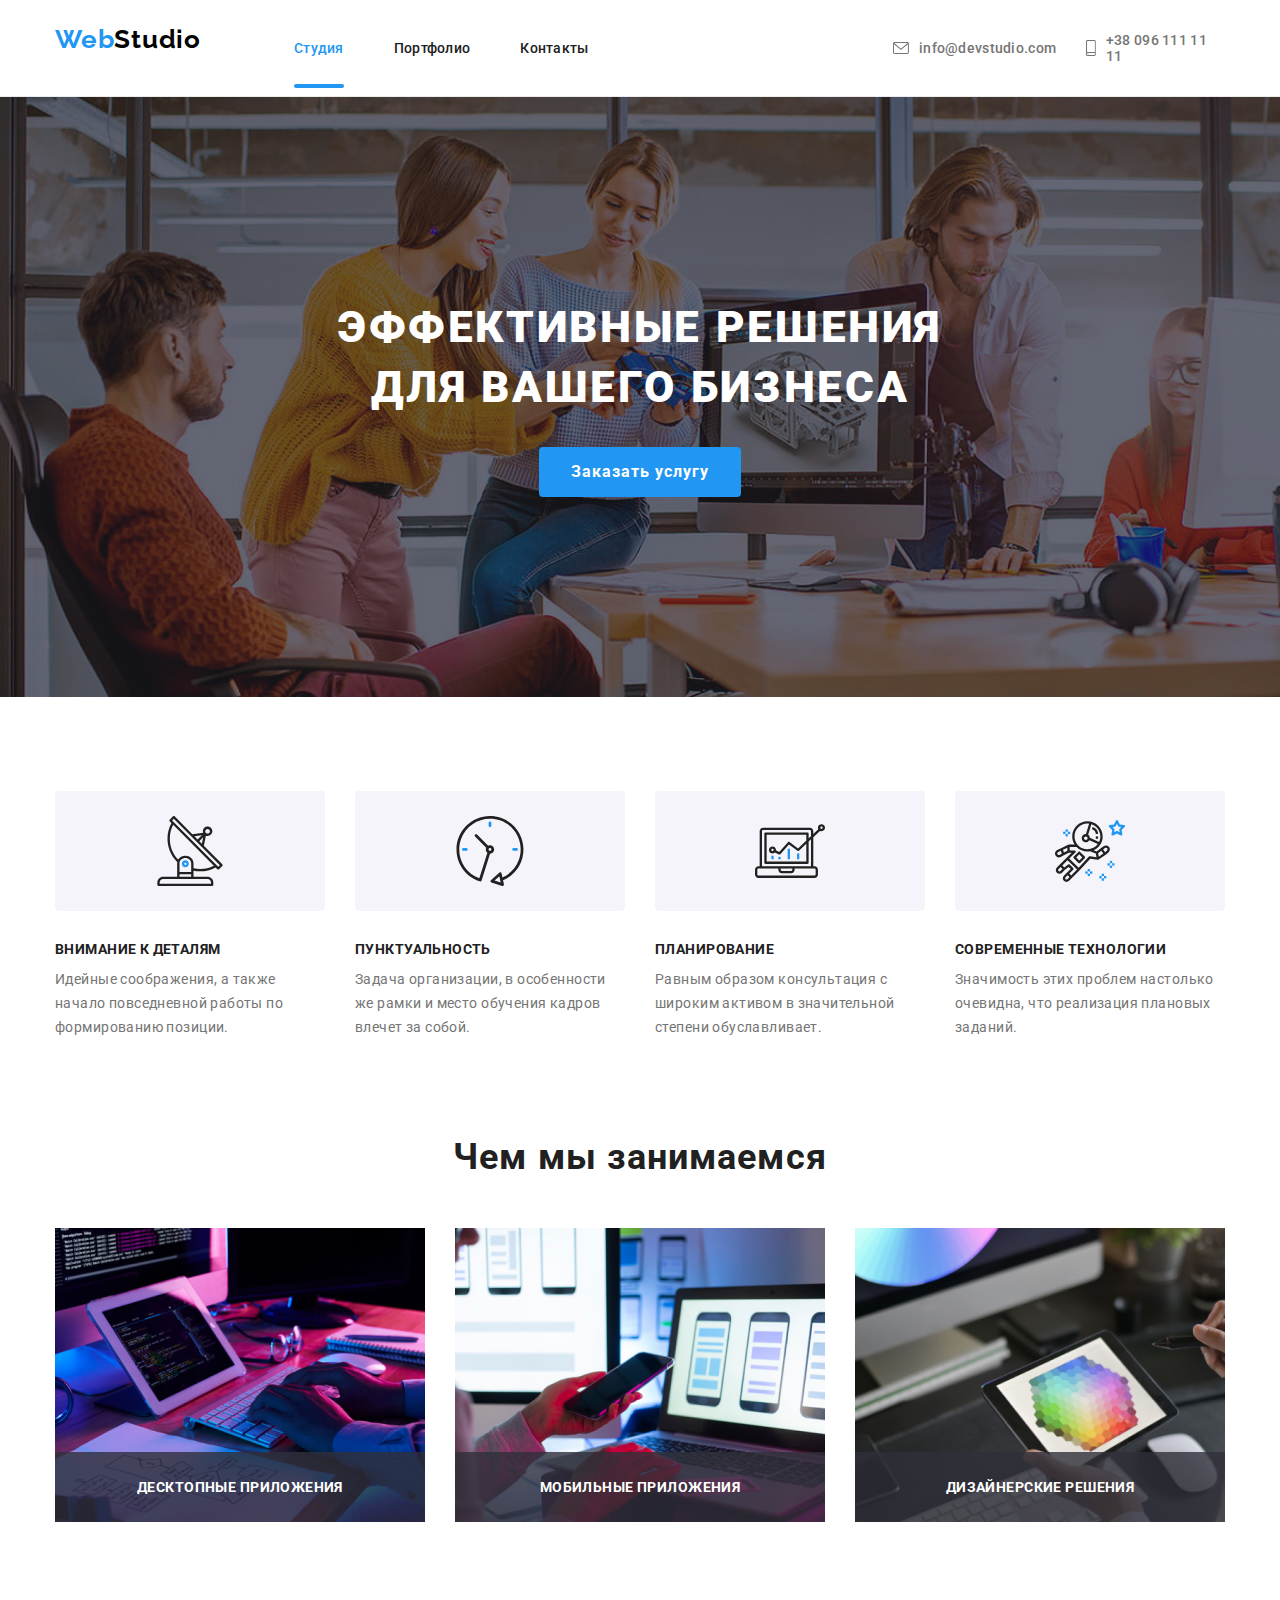
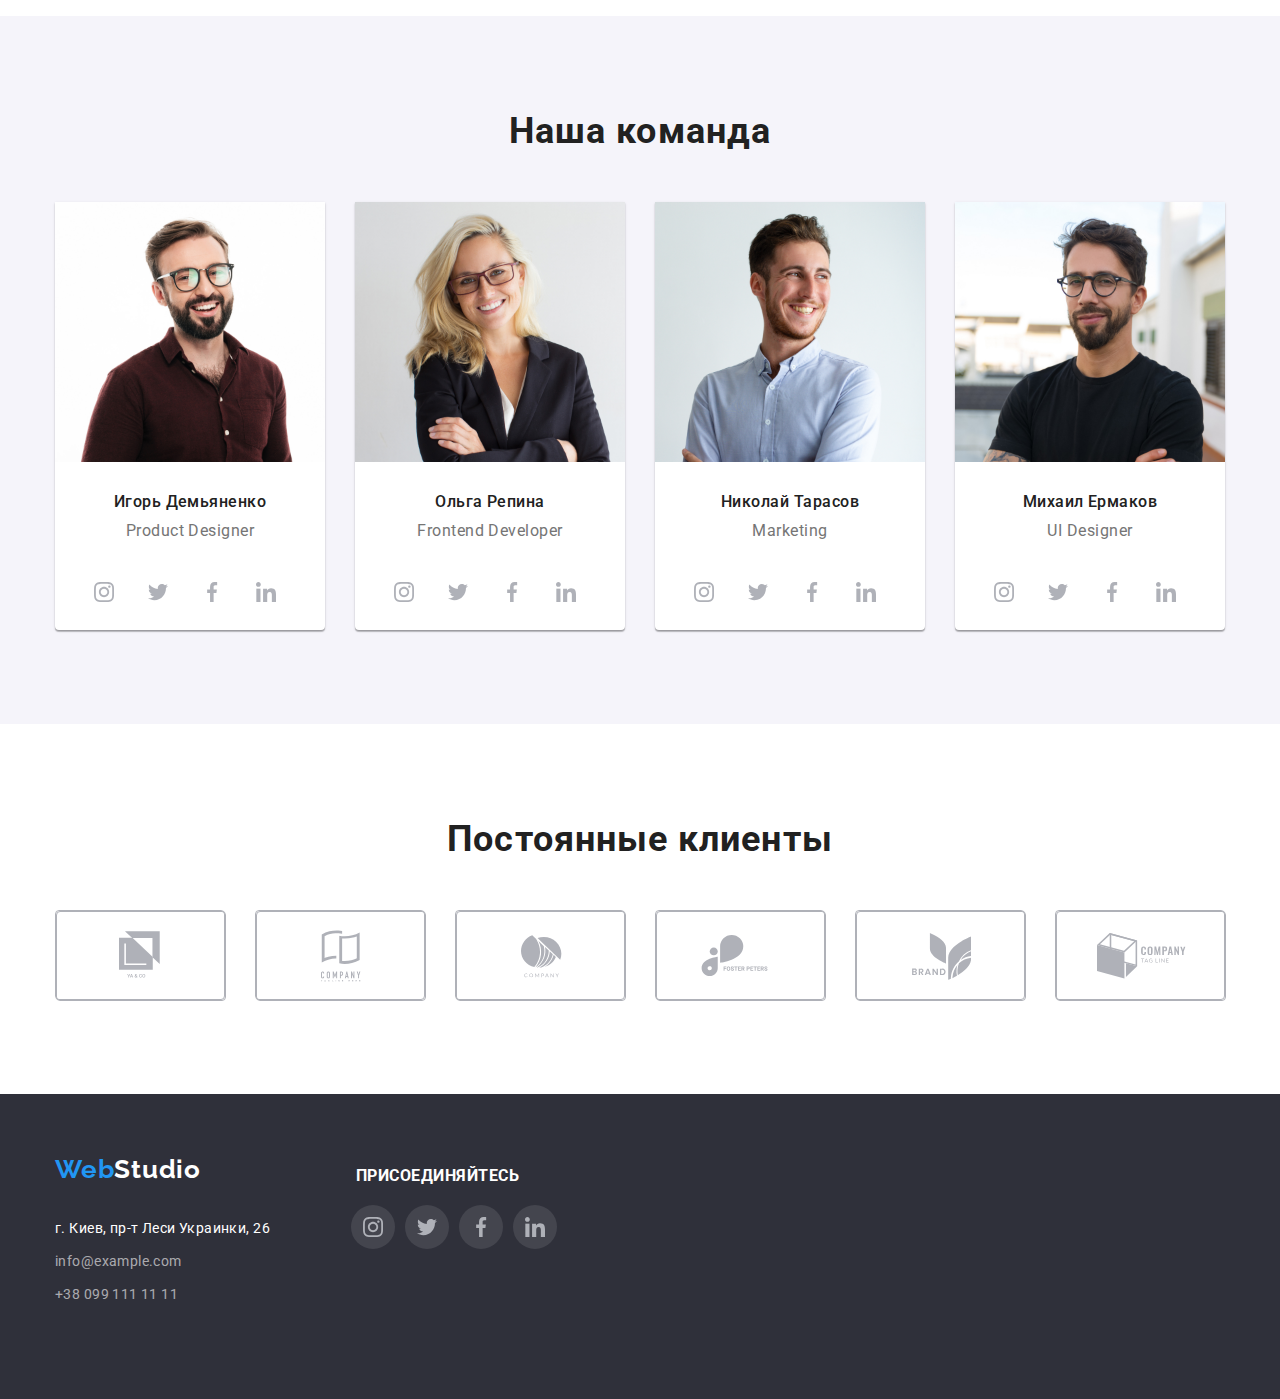
==== commit 847ad135: "сделан оверлей. сделано подчёркивание ссылки. модальное окно" ====
--- a/index.html
+++ b/index.html
@@ -19,11 +19,12 @@
 			<a href="./index.html" class="brand__logo link">
 				Web<span style="color: rgb(3, 3, 3);">Studio</span>
 			</a>
+
 			<!-- Navigation -->
 			<nav class="navigation">
 				<ul class="navigation__list list">
 					<li class="navigation__list-item">
-						<a class="navigation__list-link link" style="color: #2196f3" href="./index.html">Студия</a>
+						<a class="navigation__list-link link current" style="color: #2196f3" href="./index.html">Студия</a>
 					</li>
 					<li class="navigation__list-item">
 						<a class="navigation__list-link link" href="./portfolio.html">Портфолио</a>
@@ -33,6 +34,8 @@
 					</li>
 				</ul>
 			</nav>
+			<!-- End Navigation -->
+
 			<!-- Address -->
 			<address class="address">
 				<a href="mailto:info@devstudio.com" class="header__mail link">
@@ -112,15 +115,21 @@
 				<ul class="services__item list">
 					<li class="services__item-list">
 						<img src="./img/what-we-do/coding.png" alt="Десктопные приложения" width="370" height="294" />
-						<!-- <h3 class="section-services-subtitle">Десктопные приложения</h3> -->
+						<div class="services__item-list-cover">
+							<h3 class="section-services-subtitle">Десктопные приложения</h3>
+						</div>
 					</li>
 					<li class="services__item-list">
 						<img src="./img/what-we-do/api.png" alt="Мобильные приложения" width="370" height="294" />
-						<!-- <h3 class="section-services-subtitle">Мобильные приложения</h3> -->
+						<div class="services__item-list-cover">
+							<h3 class="section-services-subtitle">Мобильные приложения</h3>
+						</div>	
 					</li>
 					<li class="services__item-list">
 						<img src="./img/what-we-do/design.png" alt="Дизайнерские решения" width="370" height="294" />
-						<!-- <h3 class="section-services-subtitle">Дизайнерские решения</h3> -->
+						<div class="services__item-list-cover">
+							<h3 class="section-services-subtitle">Дизайнерские решения</h3>
+						</div>
 					</li>
 				</ul>
 			</div>
@@ -389,6 +398,8 @@
 					</ul>
 				</address>
 			</div>
+
+			<!--Footer Social-->
 			<div class="row-right">
 				<p class="description">присоединяйтесь</p>
 				<ul class="social-list list">
@@ -426,6 +437,20 @@
 					</li>
 				</ul>
 			</div>
+			<!--End Footer Social-->
+
+			<!--Footer Subscribe-->
+			<!--<div class="footer-subscribe">
+				<form class="footer-form js-speaker-form">
+				<p class="footer-subscribe-title">Подпишитесь на рассылку</p>
+				<div class="footer-mail-box">
+					<input class="footer-mail-input" type="email" name="mail" id="footer-mail" placeholder="E-mail" />
+					<button type="button" class="footer-mail-btn">Подписаться</button>
+				</div>
+				</form>
+			</div> -->
+			<!--End Footer Subscribe-->
+
 		</div>
 	</footer>
 	<!-- End Footer -->
@@ -440,7 +465,8 @@
 		</div>
 	</div>
 	<!-- End Backdrop -->
-	<!-- SCRIPT -->
+	<!-- Script -->
 	<script src="./js/modal.js"></script>
+	<!-- End Script -->
 </body>
 </html>
--- a/css/styles.css
+++ b/css/styles.css
@@ -171,6 +171,25 @@
 
 .navigation__list-link {
   color: #212121;
+  position: relative;
+}
+
+.navigation__list-link.current::before {
+  opacity: 1;
+}
+
+.navigation__list-link::before {
+  content: "";
+  display: inline-block;
+  align-items: center;
+  position: absolute;
+  opacity: 0;
+  left: 0px;
+  bottom: -32px;
+  width: 100%;
+  height: 4px;
+  background-color: var(--accent-color); /*#2196f3*/
+  border-radius: 2px;
 }
 
 /*header address*/
@@ -308,12 +327,12 @@
 
 .feature__icon-box {
   display: flex;
-    align-items: center;
-    justify-content: center;
-    height: 120px;
-    border: none;
-    border-radius: 4px;
-    background-color: #f5f4fa;
+  align-items: center;
+  justify-content: center;
+  height: 120px;
+  border: none;
+  border-radius: 4px;
+  background-color: #f5f4fa;
 }
 .icon__feature {
   display: block;
@@ -358,6 +377,36 @@
 .services__item {
   display: flex;
   align-items: center;
+}
+
+.services__item .services__item-list {
+  position: relative;
+}
+
+.services__item-list-cover {
+  position: relative;
+  left: 0;
+  bottom: 0;
+  width: 100%;
+  display: inline-flex;
+  justify-content: center;
+  align-items: center;
+  position: absolute;
+  max-width: 370px;
+  min-height: 70px;
+  background: rgba(47, 48, 58, 0.8);
+}
+
+.section-services-subtitle {
+  font-family: var(--main-font);
+  width: fit-content;
+  font-weight: 700;
+  font-size: 14px;
+  line-height: 1.143;
+  text-align: center;
+  letter-spacing: 0.03em;
+  text-transform: uppercase;
+  color: #ffffff;
 }
 
 .services__item-list:not(:last-child) {
@@ -435,6 +484,8 @@
   width: 44px;
   height: 44px;
   color: #afb1b8;
+
+  transition: border-color 250ms cubic-bezier(0.4, 0, 0.2, 1);
 }
 
 .social-list__icon {
@@ -623,6 +674,67 @@
 .social-list__link:focus {
   background-color: var(--accent-color);
 }
+
+/* --- FOOTER SUBSCRIBE --- */
+/*.footer-subscribe {
+  display: flex;
+  flex-direction: column;
+  margin-left: 93px;
+}
+
+.footer-subscribe-title {
+  font-weight: 700;
+  font-size: 14px;
+  line-height: 1.14;
+  letter-spacing: 0.03em;
+  text-transform: uppercase;
+  margin-bottom: 20px;
+  color: #ffffff;
+}
+.footer-mail-box {
+  display: flex;
+  justify-content: flex-end;
+}
+
+.footer-mail-input {
+  font-family: var(--main-font);
+  font-weight: 500;
+  font-size: 16px;
+  line-height: 1.25;
+  letter-spacing: 0.03em;
+  border: 1px solid rgba(255, 255, 255, 0.3);
+  box-sizing: border-box;
+  filter: drop-shadow(0px 4px 4px rgba(0, 0, 0, 0.15));
+  border-radius: 4px;
+  width: 358px;
+  height: 50px;
+  padding: 16px 15px;
+  background-color: #2f303a;
+  color: rgba(255, 255, 255, 0.6);
+}
+
+.footer-mail-btn {
+  display: block;
+  font-family: var(--main-font);
+  font-style: 400;
+  font-weight: 700;
+  font-size: 16px;
+  line-height: 1.87;
+  letter-spacing: 0.06em;
+  width: 200px;
+  color: var(--secondary-color);
+  background: var(--accent-color);
+  box-shadow: 0px 4px 4px rgba(0, 0, 0, 0.15);
+  border-radius: 4px;
+  padding: 10px 62px 10px 29px;
+  border: none;
+  background-image: url("../img/send.png");
+  background-repeat: no-repeat;
+  background-position: center right 28px;
+  cursor: pointer;
+  margin-left: 12px;*/
+/* END FOOTER SUBSCRIBE */
+
 /* =============== END FOOTER =============== */
 
 /* =============== END INDEX =============== */
@@ -693,9 +805,40 @@
   border: 1px solid #eeeeee;
 }
 
+.projects__item-list:hover .overlay {
+  transform: translateY(0);
+}
+
+.projects__item-overlay {
+  position: relative;
+  overflow: hidden;
+}
+
+.overlay {
+  position: absolute;
+  top: 0;
+  left: 0;
+  width: 100%;
+  height: 100%;
+  padding: 63px 24px;
+  transform: translateY(100%);
+  transition: transform 250ms cubic-bezier(0.4, 0, 0.2, 1);
+  /*background-color 250ms cubic-bezier(0.4, 0, 0.2, 1);*/
+  font-family: var(--main-font);
+  font-weight: 400;
+  font-size: 18px;
+  line-height: 1.55;
+  letter-spacing: 0.03em;        
+  background-color: rgba(33, 150, 243, 0.9);
+  color: #ffffff;
+}
+
 .projects__item-list__link:hover,
-.projects__item-list__link:focus {
-  box-shadow: 0px 1px 1px rgba(0, 0, 0, 0.12), 0px 4px 4px rgba(0, 0, 0, 0.06), 1px 4px 6px rgba(0, 0, 0, 0.16);
+.projects__item-list__link:focus,
+.projects__item-list:hover {
+  box-shadow: 0px 1px 1px rgba(0, 0, 0, 0.12), 
+              0px 4px 4px rgba(0, 0, 0, 0.06), 
+              1px 4px 6px rgba(0, 0, 0, 0.16);
 }
   .projects__item-content-wrapper {
   padding: 20px 24px;
@@ -731,23 +874,34 @@
   width: 100%;
   height: 100%;
   background-color: rgba(0, 0, 0, 0.1);
-  transition: all 250ms linear;
-}
-
-.backdrop .is-hidden .modal {
+  transition: transform 250ms cubic-bezier(0.4, 0, 0.2, 1);
+}
+
+.backdrop.is-hidden {
+  transition: all 250ms cubic-bezier(0.4, 0, 0.2, 1) 250ms;
+}
+
+.backdrop.is-hidden .modal {
   transform: translate(-50%, -50%) scale(0);
-  
+  transition: transform 250ms cubic-bezier(0.4, 0, 0.2, 1) 0ms;
 }
 .modal {
   position: absolute;
   top: 50%;
   left: 50%;
+  box-sizing: border-box;
+  
   transform: translate(-50%, -50%) scale(1);
   width: 528px;
   min-height: 581px;
   background-color: #FFFFFF;
-
-  transition: all 250ms linear;
+  box-shadow: 0px 1px 3px rgba(0, 0, 0, 0.12), 
+              0px 1px 1px rgba(0, 0, 0, 0.14),
+              0px 2px 1px rgba(0, 0, 0, 0.2);
+  border-radius: 4px;
+  padding: 40px;
+  
+  transition: transform 250ms cubic-bezier(0.4, 0, 0.2, 1) 250ms;
 }
 
 .close-btn {
@@ -767,7 +921,7 @@
   cursor: pointer;
 }
 
-.modal .close-btn__icon {
+.close-btn__icon {
   width: 11px;
   height: 11px;
   fill: currentColor;
